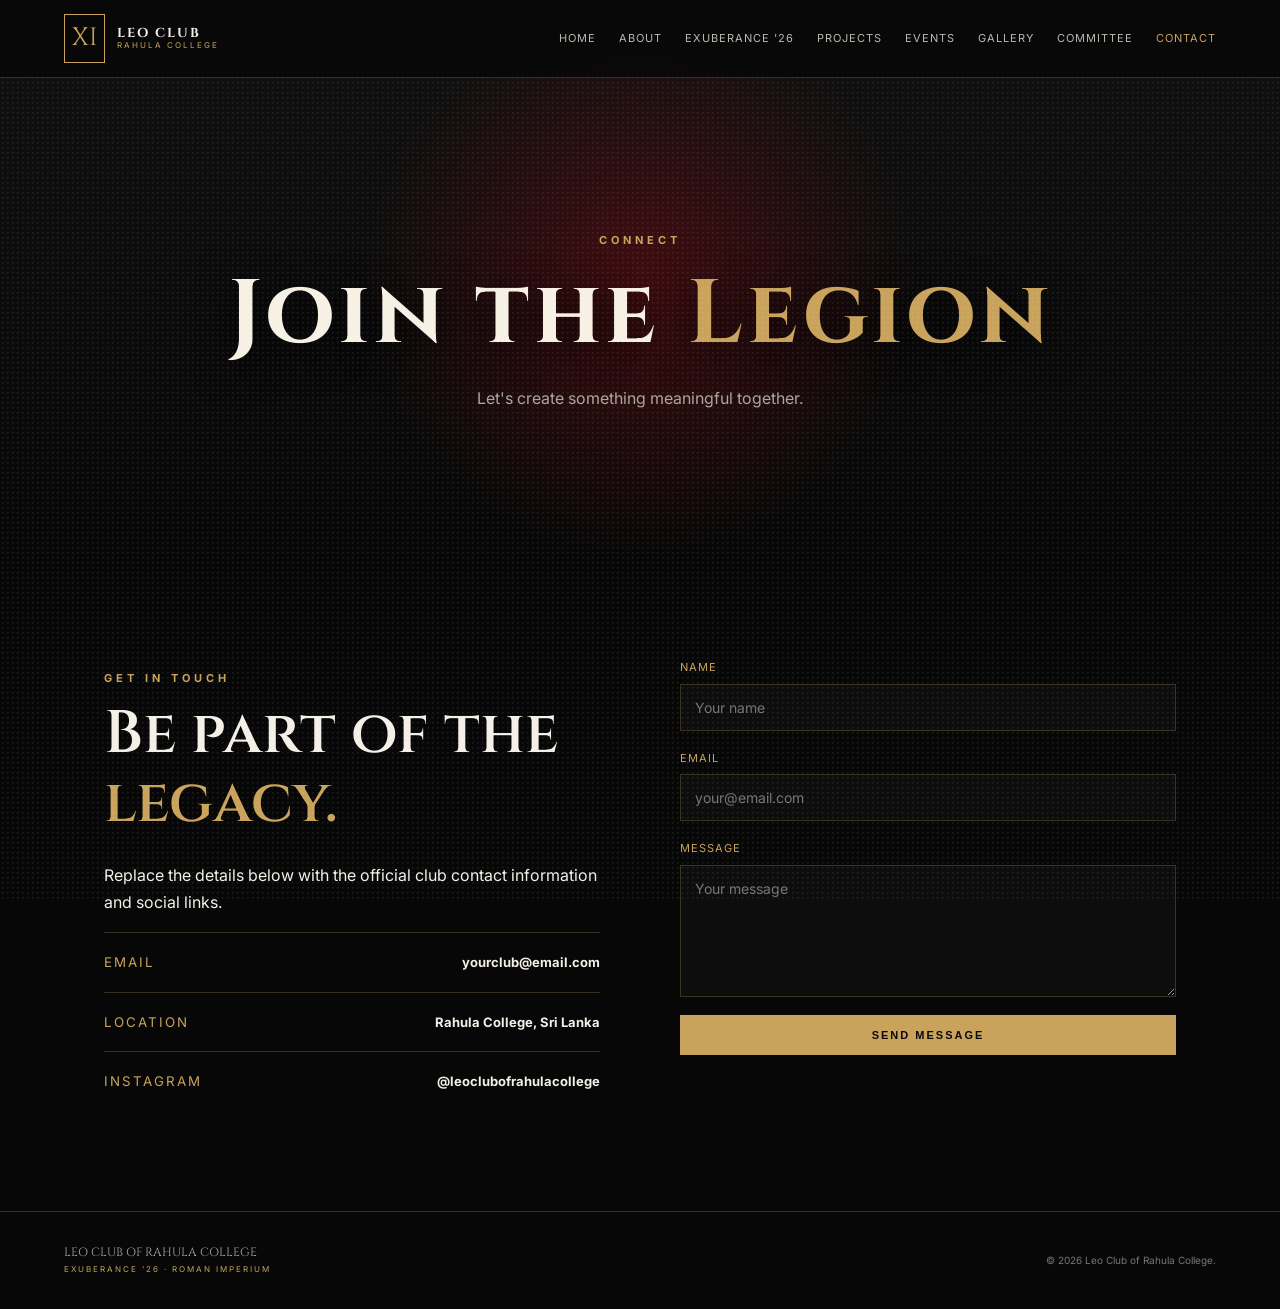
==== contact.html @ 2fd83145 "Add files via upload" ====
<!DOCTYPE html>
<html lang="en"><head><meta charset="UTF-8"><meta name="viewport" content="width=device-width,initial-scale=1.0"><title>Contact | Leo Club of Rahula College</title><link rel="preconnect" href="https://fonts.googleapis.com"><link rel="preconnect" href="https://fonts.gstatic.com" crossorigin><link href="https://fonts.googleapis.com/css2?family=Cinzel:wght@500;600;700;800&family=Inter:wght@400;500;600;700&display=swap" rel="stylesheet"><link rel="stylesheet" href="style.css"></head>
<body><header class="site-header"><a class="brand" href="index.html"><span>XI</span><div><b>LEO CLUB</b><small>RAHULA COLLEGE</small></div></a><button class="menu-toggle">☰</button><nav><a href="index.html">Home</a><a href="about.html">About</a><a href="exuberance.html">Exuberance '26</a><a href="projects.html">Projects</a><a href="events.html">Events</a><a href="gallery.html">Gallery</a><a href="team.html">Committee</a><a class="active" href="contact.html">Contact</a></nav></header>
<main><section class="page-hero"><p class="eyebrow">CONNECT</p><h1>Join the <span>Legion</span></h1><p>Let's create something meaningful together.</p></section>
<section class="section contact-grid"><div class="contact-info reveal"><p class="eyebrow">GET IN TOUCH</p><h2>Be part of the <span>legacy.</span></h2><p>Replace the details below with the official club contact information and social links.</p><div class="contact-line"><small>EMAIL</small><b>yourclub@email.com</b></div><div class="contact-line"><small>LOCATION</small><b>Rahula College, Sri Lanka</b></div><div class="contact-line"><small>INSTAGRAM</small><b>@leoclubofrahulacollege</b></div></div><form class="contact-form reveal" onsubmit="event.preventDefault();alert('Thank you! Connect this form to your email service or backend.');"><label>Name<input required type="text" placeholder="Your name"></label><label>Email<input required type="email" placeholder="your@email.com"></label><label>Message<textarea required rows="6" placeholder="Your message"></textarea></label><button class="btn btn-gold" type="submit">Send Message</button></form></section></main><footer><div><b>LEO CLUB OF RAHULA COLLEGE</b><span>EXUBERANCE '26 · ROMAN IMPERIUM</span></div><p>© 2026 Leo Club of Rahula College.</p></footer><script src="script.js"></script></body></html>
---- style.css ----
:root{--red:#a10f18;--red2:#d61b26;--gold:#c9a35b;--gold2:#f0d18a;--black:#070707;--panel:#11100f;--muted:#aaa49b;--white:#f4f0e8;--line:rgba(201,163,91,.25)}*{box-sizing:border-box}html{scroll-behavior:smooth}body{margin:0;background:var(--black);color:var(--white);font-family:Inter,Arial,sans-serif;line-height:1.7}body:before{content:"";position:fixed;inset:0;pointer-events:none;opacity:.08;background-image:radial-gradient(#fff 1px,transparent 1px);background-size:5px 5px;z-index:10}a{color:inherit;text-decoration:none}.site-header{position:fixed;top:0;left:0;right:0;height:78px;padding:0 5vw;display:flex;align-items:center;justify-content:space-between;background:rgba(7,7,7,.82);backdrop-filter:blur(14px);border-bottom:1px solid var(--line);z-index:20}.brand{display:flex;align-items:center;gap:12px}.brand>span{font-family:Cinzel,serif;color:var(--gold);font-size:25px;border:1px solid var(--gold);padding:2px 7px}.brand b,.brand small{display:block;line-height:1.15}.brand b{font-family:Cinzel;font-size:13px;letter-spacing:2px}.brand small{font-size:8px;letter-spacing:2px;color:var(--gold)}nav{display:flex;gap:23px;align-items:center}nav a{font-size:11px;letter-spacing:1px;text-transform:uppercase;color:#bdb8af;transition:.25s}nav a:hover,nav a.active{color:var(--gold)}.menu-toggle{display:none;background:none;color:var(--gold);border:0;font-size:25px}.hero{min-height:100vh;display:grid;place-items:center;text-align:center;position:relative;overflow:hidden}.hero-bg{position:absolute;inset:0;background:radial-gradient(circle at 50% 35%,rgba(161,15,24,.42),transparent 30%),linear-gradient(180deg,rgba(0,0,0,.2),#070707 90%),url("assets/hero.jpg") center/cover no-repeat;filter:saturate(.8)}.hero:after{content:"";position:absolute;inset:0;background:linear-gradient(90deg,rgba(0,0,0,.75),transparent 50%,rgba(0,0,0,.75))}.hero-content{position:relative;z-index:2;max-width:900px;padding:100px 25px 60px}.eyebrow{font-size:11px;letter-spacing:4px;color:var(--gold);font-weight:700}.hero h1,.page-hero h1{font-family:Cinzel,serif;font-size:clamp(45px,9vw,110px);line-height:.98;letter-spacing:4px;margin:20px 0;color:#f7f0e4;text-shadow:0 8px 40px #000}.hero h1 em{font-style:normal;color:var(--red2)}.hero h1 span,.page-hero h1 span,h2 span{color:var(--gold)}.roman-line{font-family:Cinzel;color:var(--gold);font-size:12px;letter-spacing:5px;display:flex;align-items:center;justify-content:center;gap:18px}.roman-line span{height:1px;width:80px;background:var(--gold)}.hero-copy{max-width:650px;margin:25px auto;color:#d0cbc2}.hero-actions{display:flex;justify-content:center;gap:12px;margin-top:30px}.btn{display:inline-block;padding:13px 25px;border:1px solid var(--gold);font-size:11px;letter-spacing:2px;text-transform:uppercase;font-weight:700;cursor:pointer}.btn-gold{background:var(--gold);color:#090909}.btn-gold:hover{background:var(--gold2)}.btn-outline{color:var(--gold)}.scroll-cue{position:absolute;bottom:28px;z-index:3;font-size:9px;letter-spacing:3px;color:#aaa}.scroll-cue span{font-size:17px;margin-left:8px;color:var(--gold)}.section{max-width:1200px;margin:auto;padding:100px 5vw}.stats{max-width:none;border-top:1px solid var(--line);border-bottom:1px solid var(--line);display:grid;grid-template-columns:repeat(4,1fr);padding-top:45px;padding-bottom:45px}.stat{text-align:center;border-right:1px solid var(--line)}.stat:last-child{border:0}.stat strong{font:700 38px Cinzel;color:var(--gold);display:block}.stat span{font-size:9px;letter-spacing:2px;color:#888}.split{display:grid;grid-template-columns:1fr 1fr;gap:80px;align-items:center}.roman-card{min-height:430px;border:1px solid var(--line);background:radial-gradient(circle at center,rgba(161,15,24,.4),transparent 55%),linear-gradient(135deg,#17120e,#090909);display:flex;flex-direction:column;align-items:center;justify-content:center;text-align:center;position:relative}.roman-card:before,.roman-card:after{content:"";position:absolute;width:75%;height:75%;border:1px solid rgba(201,163,91,.16)}.roman-card:after{width:67%;height:67%}.laurel{font-size:45px;color:var(--gold)}.roman-card p{font:11px Cinzel;letter-spacing:4px;color:var(--gold)}.roman-card h2{font:700 55px Cinzel;line-height:1.05}.roman-card h2 span{color:var(--red2)}h2{font:600 clamp(32px,5vw,60px) Cinzel;line-height:1.15;margin:10px 0 25px}.text-block p{color:var(--muted);max-width:560px}.text-link{display:inline-block;margin-top:20px;color:var(--gold);font-size:12px;letter-spacing:1px}.section-heading{max-width:750px;margin-bottom:45px}.feature-grid{display:grid;grid-template-columns:repeat(3,1fr);gap:18px}.feature-item,.project-card,.member,.quote-card{border:1px solid var(--line);background:linear-gradient(145deg,#13110f,#0b0b0b);padding:35px}.feature-item b{font:20px Cinzel;color:var(--red2)}.feature-item h3,.project-card h3,.member h3{font:600 24px Cinzel;margin:12px 0}.feature-item p,.project-card p,.member p{color:var(--muted);font-size:14px}.cta{text-align:center;border-top:1px solid var(--line);margin-top:20px}.cta h2{font-size:55px}.page-hero{min-height:62vh;padding:180px 5vw 90px;display:flex;flex-direction:column;align-items:center;justify-content:center;text-align:center;background:radial-gradient(circle at center,rgba(161,15,24,.35),transparent 40%),linear-gradient(#111, #070707)}.page-hero h1{font-size:clamp(45px,8vw,90px);margin:10px}.page-hero>p:last-child{color:var(--muted)}.quote-card{min-height:350px;display:flex;flex-direction:column;justify-content:center}.quote-card>span{font:90px Cinzel;color:var(--red2);line-height:.6}.quote-card h3{font:500 27px Cinzel}.quote-card small{letter-spacing:3px;color:var(--gold)}.manifesto{max-width:900px;text-align:center}.manifesto p:last-child{color:var(--muted);font-size:17px}.cards{display:grid;grid-template-columns:repeat(2,1fr);gap:20px}.project-card{min-height:300px;position:relative;overflow:hidden}.project-number{font:12px Cinzel;color:var(--red2);letter-spacing:3px}.project-card a{display:inline-block;margin-top:20px;color:var(--gold);font-size:11px}.timeline{max-width:900px}.timeline-item{display:grid;grid-template-columns:100px 1fr;gap:30px;padding:35px 0;border-bottom:1px solid var(--line)}.timeline-item>span{font:700 32px Cinzel;color:var(--red2)}.timeline-item small{color:var(--gold);letter-spacing:2px}.timeline-item h3{font:25px Cinzel;margin:5px 0}.timeline-item p{color:var(--muted);margin:0}.gallery-grid{display:grid;grid-template-columns:repeat(3,1fr);gap:15px}.gallery-placeholder{height:260px;background:linear-gradient(135deg,#1c1511,#0a0a0a);border:1px solid var(--line);display:flex;flex-direction:column;align-items:center;justify-content:center;text-align:center;color:#777}.gallery-placeholder.tall{height:390px}.gallery-placeholder.wide{grid-column:span 2}.gallery-placeholder span{font:11px Cinzel;color:var(--gold);letter-spacing:3px}.gallery-placeholder b{font-size:12px;margin-top:8px;color:#aaa}.team-grid{display:grid;grid-template-columns:repeat(3,1fr);gap:18px}.member{text-align:center}.avatar{width:120px;height:120px;margin:0 auto 20px;border-radius:50%;border:1px solid var(--gold);display:grid;place-items:center;background:radial-gradient(circle,rgba(161,15,24,.45),#0b0b0b);font:25px Cinzel;color:var(--gold)}.contact-grid{display:grid;grid-template-columns:1fr 1fr;gap:80px}.contact-line{border-top:1px solid var(--line);padding:18px 0;display:flex;justify-content:space-between;gap:20px}.contact-line small{color:var(--gold);letter-spacing:2px}.contact-line b{font-size:13px}.contact-form{display:flex;flex-direction:column;gap:18px}.contact-form label{font-size:11px;letter-spacing:1px;color:var(--gold);text-transform:uppercase}.contact-form input,.contact-form textarea{display:block;width:100%;margin-top:7px;background:#0d0d0d;border:1px solid var(--line);padding:14px;color:white;font:14px Inter;outline:none}.contact-form input:focus,.contact-form textarea:focus{border-color:var(--gold)}footer{border-top:1px solid var(--line);padding:30px 5vw;display:flex;justify-content:space-between;gap:20px;align-items:center;color:#777;font-size:10px}footer b{font:12px Cinzel;color:#aaa;display:block}footer span{font-size:8px;letter-spacing:2px;color:var(--gold)}.reveal{opacity:0;transform:translateY(25px);transition:opacity .8s ease,transform .8s ease}.reveal.visible{opacity:1;transform:none}@media(max-width:900px){nav{position:absolute;top:78px;left:0;right:0;background:#090909;border-bottom:1px solid var(--line);display:none;flex-direction:column;padding:20px}nav.open{display:flex}.menu-toggle{display:block}.stats{grid-template-columns:repeat(2,1fr);gap:25px}.stat:nth-child(2){border:0}.split,.contact-grid{grid-template-columns:1fr;gap:40px}.feature-grid,.team-grid{grid-template-columns:1fr 1fr}.gallery-grid{grid-template-columns:1fr 1fr}.gallery-placeholder.wide{grid-column:span 2}}@media(max-width:600px){.brand b{font-size:11px}.hero-content{padding-top:120px}.hero-actions{flex-direction:column}.stats{grid-template-columns:1fr 1fr}.feature-grid,.team-grid,.cards,.gallery-grid{grid-template-columns:1fr}.gallery-placeholder,.gallery-placeholder.tall{height:260px}.gallery-placeholder.wide{grid-column:auto}.timeline-item{grid-template-columns:55px 1fr;gap:15px}.timeline-item>span{font-size:23px}.cta h2{font-size:38px}footer{flex-direction:column;align-items:flex-start}.section{padding:75px 6vw}.page-hero{min-height:55vh;padding-left:6vw;padding-right:6vw}}
.brand {
    display: flex;
    align-items: center;
    gap: 12px;
    text-decoration: none;
}

.brand img {
    width: 55px;
    height: 55px;
    object-fit: contain;
}
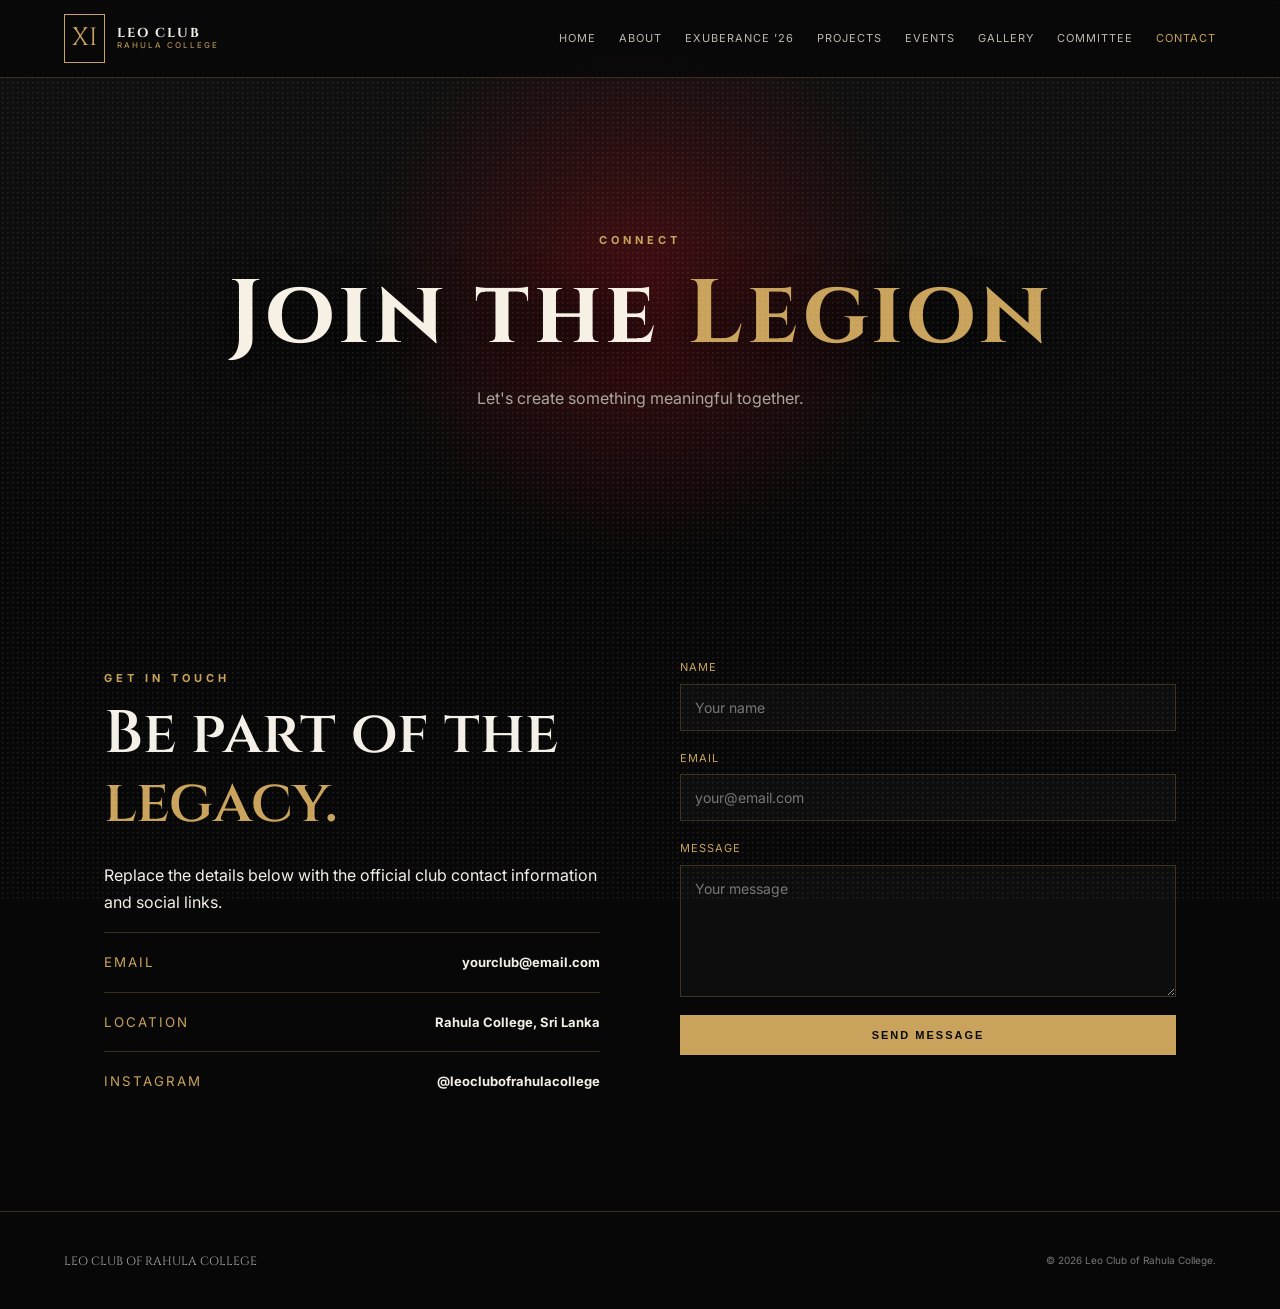
==== commit 1e5d45be: "Update contact.html" ====
--- a/contact.html
+++ b/contact.html
@@ -2,4 +2,4 @@
 <html lang="en"><head><meta charset="UTF-8"><meta name="viewport" content="width=device-width,initial-scale=1.0"><title>Contact | Leo Club of Rahula College</title><link rel="preconnect" href="https://fonts.googleapis.com"><link rel="preconnect" href="https://fonts.gstatic.com" crossorigin><link href="https://fonts.googleapis.com/css2?family=Cinzel:wght@500;600;700;800&family=Inter:wght@400;500;600;700&display=swap" rel="stylesheet"><link rel="stylesheet" href="style.css"></head>
 <body><header class="site-header"><a class="brand" href="index.html"><span>XI</span><div><b>LEO CLUB</b><small>RAHULA COLLEGE</small></div></a><button class="menu-toggle">☰</button><nav><a href="index.html">Home</a><a href="about.html">About</a><a href="exuberance.html">Exuberance '26</a><a href="projects.html">Projects</a><a href="events.html">Events</a><a href="gallery.html">Gallery</a><a href="team.html">Committee</a><a class="active" href="contact.html">Contact</a></nav></header>
 <main><section class="page-hero"><p class="eyebrow">CONNECT</p><h1>Join the <span>Legion</span></h1><p>Let's create something meaningful together.</p></section>
-<section class="section contact-grid"><div class="contact-info reveal"><p class="eyebrow">GET IN TOUCH</p><h2>Be part of the <span>legacy.</span></h2><p>Replace the details below with the official club contact information and social links.</p><div class="contact-line"><small>EMAIL</small><b>yourclub@email.com</b></div><div class="contact-line"><small>LOCATION</small><b>Rahula College, Sri Lanka</b></div><div class="contact-line"><small>INSTAGRAM</small><b>@leoclubofrahulacollege</b></div></div><form class="contact-form reveal" onsubmit="event.preventDefault();alert('Thank you! Connect this form to your email service or backend.');"><label>Name<input required type="text" placeholder="Your name"></label><label>Email<input required type="email" placeholder="your@email.com"></label><label>Message<textarea required rows="6" placeholder="Your message"></textarea></label><button class="btn btn-gold" type="submit">Send Message</button></form></section></main><footer><div><b>LEO CLUB OF RAHULA COLLEGE</b><span>EXUBERANCE '26 · ROMAN IMPERIUM</span></div><p>© 2026 Leo Club of Rahula College.</p></footer><script src="script.js"></script></body></html>+<section class="section contact-grid"><div class="contact-info reveal"><p class="eyebrow">GET IN TOUCH</p><h2>Be part of the <span>legacy.</span></h2><p>Replace the details below with the official club contact information and social links.</p><div class="contact-line"><small>EMAIL</small><b>yourclub@email.com</b></div><div class="contact-line"><small>LOCATION</small><b>Rahula College, Sri Lanka</b></div><div class="contact-line"><small>INSTAGRAM</small><b>@leoclubofrahulacollege</b></div></div><form class="contact-form reveal" onsubmit="event.preventDefault();alert('Thank you! Connect this form to your email service or backend.');"><label>Name<input required type="text" placeholder="Your name"></label><label>Email<input required type="email" placeholder="your@email.com"></label><label>Message<textarea required rows="6" placeholder="Your message"></textarea></label><button class="btn btn-gold" type="submit">Send Message</button></form></section></main><footer><div><b>LEO CLUB OF RAHULA COLLEGE</b></div><p>© 2026 Leo Club of Rahula College.</p></footer><script src="script.js"></script></body></html>
